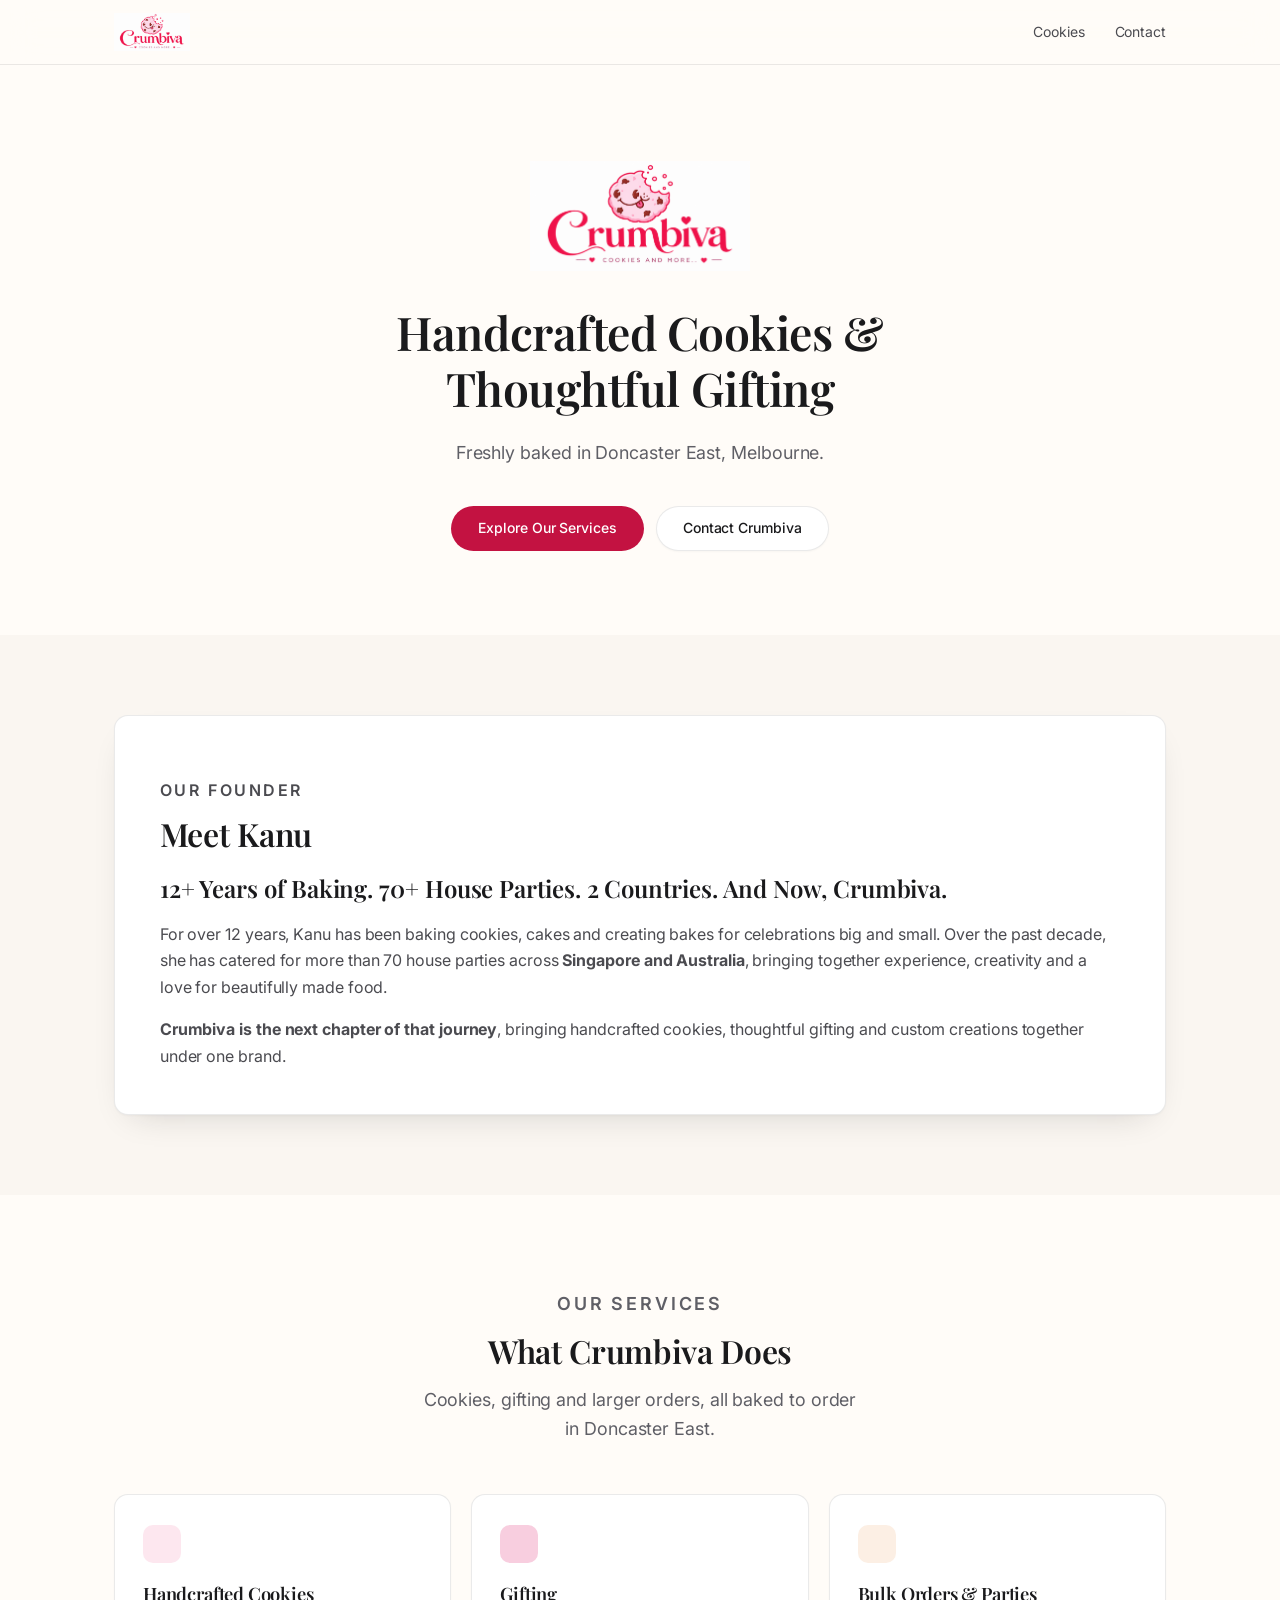
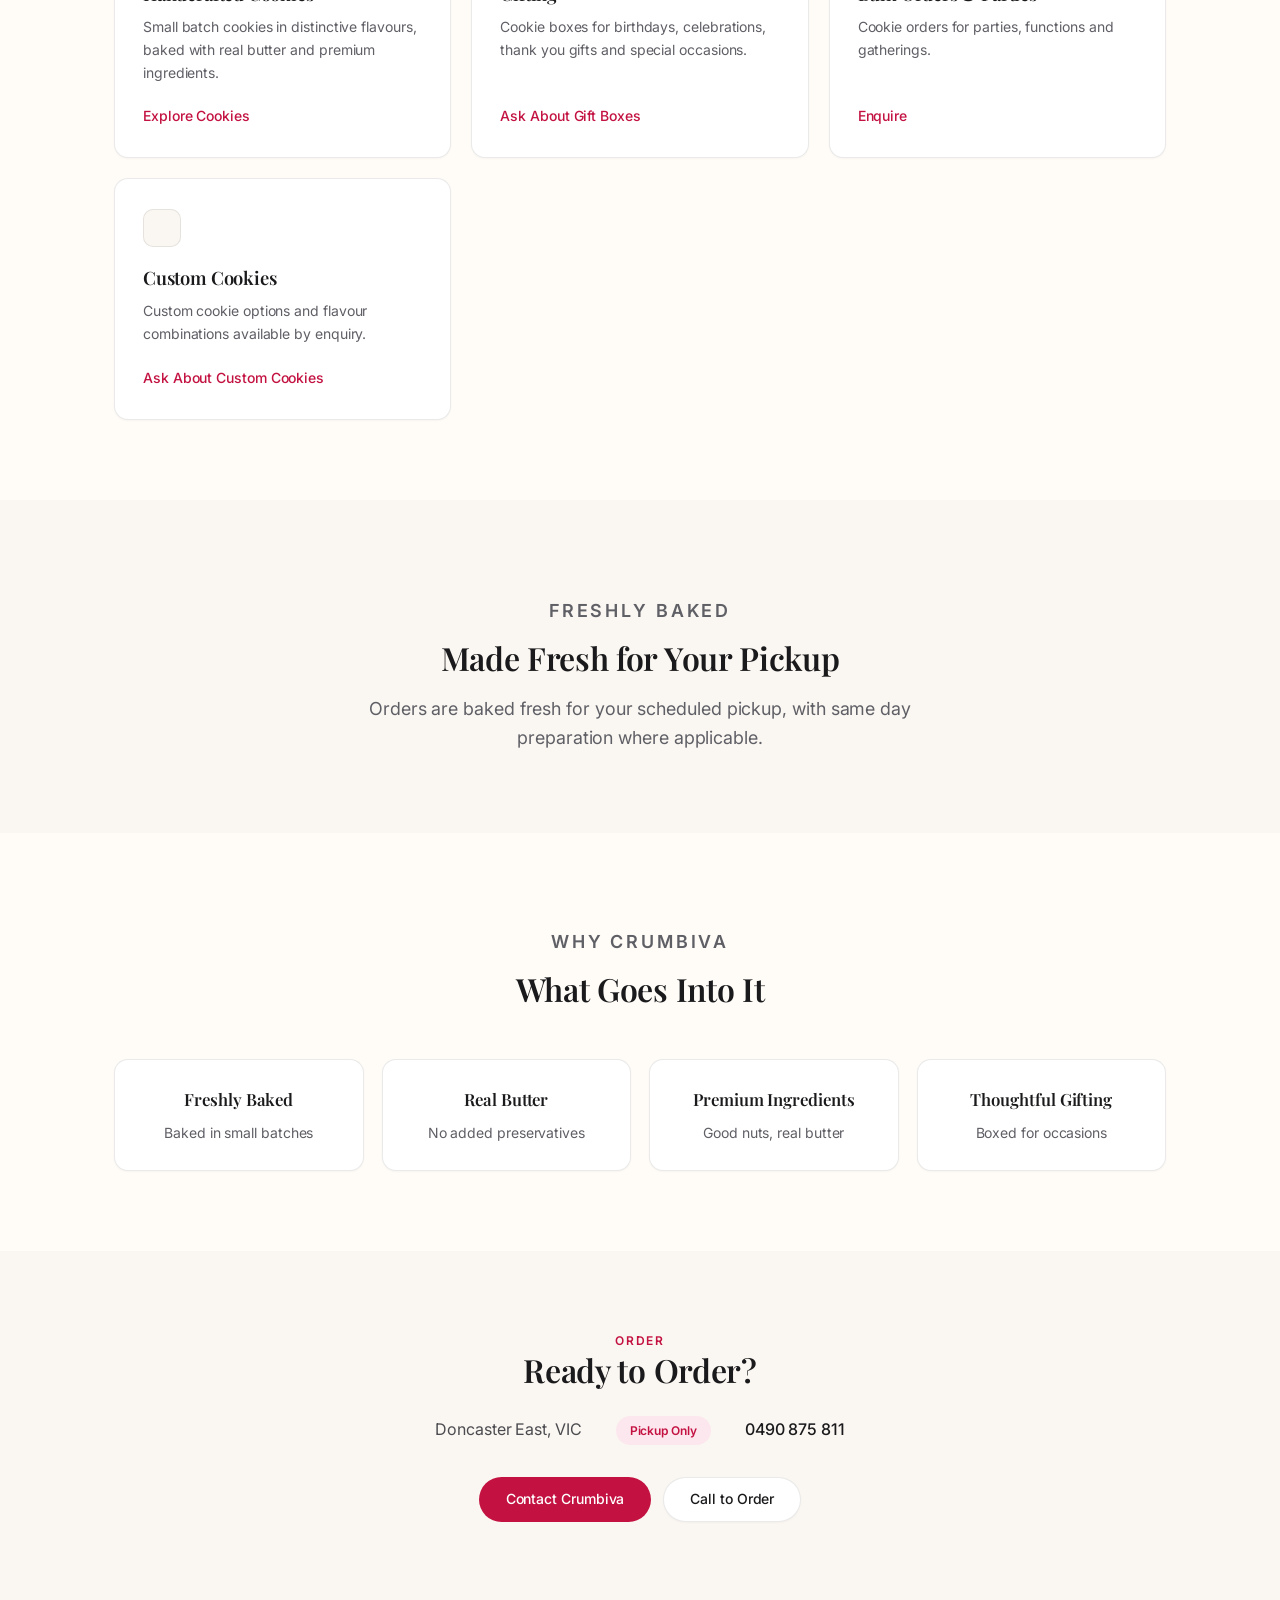
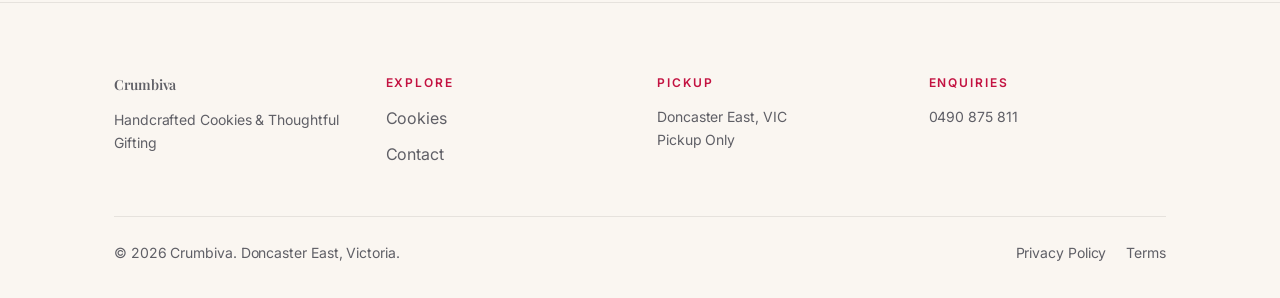
==== index.html @ df5f5c7d "Remove Gudd Saunf, add New York Cookies section, centre cookie cards, drop jaggery, new custom sweet" ====
<!DOCTYPE html>
<html lang="en-AU">
<head>
<meta charset="utf-8">
<meta name="viewport" content="width=device-width, initial-scale=1">
<title>Crumbiva | Handcrafted Cookies in Doncaster East</title>
<meta name="description" content="Crumbiva bakes handcrafted cookies in Doncaster East, Melbourne, with gifting, custom orders and larger orders available. Explore what we make and get in touch.">
<link rel="icon" href="images/logo.png">
<link rel="preconnect" href="https://fonts.googleapis.com">
<link rel="preconnect" href="https://fonts.gstatic.com" crossorigin>
<link rel="stylesheet" href="https://fonts.googleapis.com/css2?family=Inter:wght@400;500;600&amp;family=Playfair+Display:ital,wght@0,600;0,700;1,600&amp;display=swap">
<link rel="stylesheet" href="styles.css?v=775e8672b0">
</head>
<body>

<header class="nav">
  <div class="nav-in">
    <a class="brand" href="index.html"><img src="images/logo.png" alt="Crumbiva"></a>
    <nav class="nav-links" aria-label="Main">
      <a href="cookies.html">Cookies</a>
      <a href="contact.html">Contact</a>
    </nav>
  </div>
</header>

<main>

  <div class="hero wrap">
    <img class="logo" src="images/logo.png" alt="Crumbiva">
    <h1>Handcrafted Cookies &amp; Thoughtful Gifting</h1>
    <p class="sub">Freshly baked in Doncaster East, Melbourne.</p>
    <div class="btns">
      <a class="btn primary" href="#services">Explore Our Services</a>
      <a class="btn ghost" href="contact.html">Contact Crumbiva</a>
    </div>
  </div>

  <section id="founder" class="alt">
    <div class="wrap">
      <div class="founder">
        <div class="founder-copy">
          <p class="eyebrow">Our Founder</p>
          <h2>Meet Kanu</h2>
          <p class="headline">12+ Years of Baking. 70+ House Parties. 2 Countries. And Now, Crumbiva.</p>
          <p>For over 12 years, Kanu has been baking cookies, cakes and creating bakes for celebrations big and small. Over the past decade, she has catered for more than 70 house parties across <strong>Singapore and Australia</strong>, bringing together experience, creativity and a love for beautifully made food.</p>
          <p><strong>Crumbiva is the next chapter of that journey</strong>, bringing handcrafted cookies, thoughtful gifting and custom creations together under one brand.</p>
        </div>
      </div>
    </div>
  </section>

  <section id="services">
    <div class="wrap">
      <div class="sec-head">
        <p class="eyebrow">Our Services</p>
        <h2>What Crumbiva Does</h2>
        <p>Cookies, gifting and larger orders, all baked to order in Doncaster East.</p>
      </div>

      <div class="services">
        <article class="service">
          <div class="glyph g-cookies" aria-hidden="true"></div>
          <h3>Handcrafted Cookies</h3>
          <p>Small batch cookies in distinctive flavours, baked with real butter and premium ingredients.</p>
          <a class="link" href="cookies.html">Explore Cookies</a>
        </article>

        <article class="service">
          <div class="glyph g-gift" aria-hidden="true"></div>
          <h3>Gifting</h3>
          <p>Cookie boxes for birthdays, celebrations, thank you gifts and special occasions.</p>
          <a class="link" href="contact.html">Ask About Gift Boxes</a>
        </article>

        <article class="service">
          <div class="glyph g-bulk" aria-hidden="true"></div>
          <h3>Bulk Orders &amp; Parties</h3>
          <p>Cookie orders for parties, functions and gatherings.</p>
          <a class="link" href="contact.html">Enquire</a>
        </article>

        <article class="service">
          <div class="glyph g-custom" aria-hidden="true"></div>
          <h3>Custom Cookies</h3>
          <p>Custom cookie options and flavour combinations available by enquiry.</p>
          <a class="link" href="contact.html">Ask About Custom Cookies</a>
        </article>
      </div>
    </div>
  </section>

  <section class="alt">
    <div class="wrap">
      <div class="statement">
        <p class="eyebrow">Freshly Baked</p>
        <h2>Made Fresh for Your Pickup</h2>
        <p>Orders are baked fresh for your scheduled pickup, with same day preparation where applicable.</p>
      </div>
    </div>
  </section>

  <section>
    <div class="wrap">
      <div class="sec-head">
        <p class="eyebrow">Why Crumbiva</p>
        <h2>What Goes Into It</h2>
      </div>
      <div class="features">
        <div class="feature"><b>Freshly Baked</b><span>Baked in small batches</span></div>
        <div class="feature"><b>Real Butter</b><span>No added preservatives</span></div>
        <div class="feature"><b>Premium Ingredients</b><span>Good nuts, real butter</span></div>
        <div class="feature"><b>Thoughtful Gifting</b><span>Boxed for occasions</span></div>
      </div>
    </div>
  </section>

  <section id="contact" class="alt">
    <div class="wrap">
      <div class="contact-block">
        <p class="eyebrow">Order</p>
        <h2>Ready to Order?</h2>
        <div class="lines">
          <span>Doncaster East, VIC</span>
          <span class="badge">Pickup Only</span>
          <a href="tel:0490875811">0490 875 811</a>
        </div>
        <div class="btns">
          <a class="btn primary" href="contact.html">Contact Crumbiva</a>
          <a class="btn ghost" href="tel:0490875811">Call to Order</a>
        </div>
      </div>
    </div>
  </section>

</main>

<footer>
  <div class="wrap">
    <div class="f-grid">
      <div>
        <p class="f-brand">Crumbiva</p>
        <p class="f-tag">Handcrafted Cookies &amp; Thoughtful Gifting</p>
      </div>
      <div>
        <p class="f-head">Explore</p>
        <div class="f-links">
          <a href="cookies.html">Cookies</a>
          <a href="contact.html">Contact</a>
        </div>
      </div>
      <div>
        <p class="f-head">Pickup</p>
        <p>Doncaster East, VIC<br>Pickup Only</p>
      </div>
      <div>
        <p class="f-head">Enquiries</p>
        <p><a href="tel:0490875811">0490 875 811</a></p>
      </div>
    </div>
    <div class="f-bottom">
      <span>&copy; 2026 Crumbiva. Doncaster East, Victoria.</span>
      <nav aria-label="Legal">
        <a href="privacy.html">Privacy Policy</a>
        <a href="terms.html">Terms</a>
      </nav>
    </div>
  </div>
</footer>

</body>
</html>
---- styles.css ----
/* Crumbiva — design system
   Typefaces: Playfair Display (display serif) for headings, Inter (UI sans) for everything else.
   One type scale and one colour set, both defined here. Never restyle an element inline. */

:root{
  /* colour */
  --ivory:#FFFCF8;
  --cream:#FAF6F1;
  --paper:#FFFFFF;
  --ink:#1A1A1C;
  --body:#4B4B50;
  --muted:#5F5F66;
  --line:rgba(26,26,28,.09);
  --pink:#C31241;
  --pink-ink:#9E0D32;
  --blush:#FDE7EF;
  --rose:#F8CEDF;
  --peach:#FCEFE4;
  --sage:#E9F0EA;
  --lilac:#EFEAF7;
  --burgundy:#5A1B2E;
  --green:#59695C;

  /* surface */
  --radius:14px;
  --radius-sm:10px;
  --shadow-sm:0 1px 2px rgba(26,26,28,.03);
  --shadow:0 1px 2px rgba(26,26,28,.03), 0 14px 34px -18px rgba(26,26,28,.20);
  --measure:1100px;

  /* typefaces */
  --sans:"Inter", -apple-system, BlinkMacSystemFont, "Segoe UI", Roboto, Helvetica, Arial, sans-serif;
  --serif:"Playfair Display", "Iowan Old Style", Georgia, "Times New Roman", serif;

  /* type scale — every text element on the site uses one of these */
  --fs-h1:clamp(2rem, 4.4vw, 2.9rem);
  --fs-h2:clamp(1.45rem, 2.9vw, 2rem);
  --fs-h3:1.15rem;
  --fs-lead:clamp(1rem, 1.8vw, 1.12rem);
  --fs-body:1rem;
  --fs-sm:.875rem;
  --fs-xs:.75rem;

  --lh-head:1.2;
  --lh-body:1.65;
}

*{box-sizing:border-box}
html{scroll-behavior:smooth; -webkit-text-size-adjust:100%}
body{
  margin:0;
  background:var(--ivory);
  color:var(--ink);
  font-family:var(--sans);
  font-size:var(--fs-body);
  line-height:var(--lh-body);
  letter-spacing:-.005em;
  -webkit-font-smoothing:antialiased;
  -moz-osx-font-smoothing:grayscale;
}
h1,h2,h3{
  font-family:var(--serif);
  font-weight:600;
  line-height:var(--lh-head);
  letter-spacing:-.01em;
  margin:0;
}
h1{font-size:var(--fs-h1)}
h2{font-size:var(--fs-h2)}
h3{font-size:var(--fs-h3)}
p{margin:0}
a{color:inherit}
img{max-width:100%; display:block}
.wrap{max-width:var(--measure); margin:0 auto; padding:0 24px}
:focus-visible{outline:2px solid var(--pink); outline-offset:3px; border-radius:6px}

/* ---------- one eyebrow style, used site wide ---------- */
.eyebrow{
  font-family:var(--sans);
  font-size:var(--fs-xs);
  font-weight:600;
  letter-spacing:.16em;
  text-transform:uppercase;
  color:var(--pink);
}

/* ---------- nav ---------- */
.nav{
  position:sticky; top:0; z-index:50;
  background:rgba(255,252,248,.82);
  backdrop-filter:saturate(180%) blur(18px);
  -webkit-backdrop-filter:saturate(180%) blur(18px);
  border-bottom:1px solid var(--line);
}
.nav-in{display:flex; align-items:center; gap:26px; height:64px;
        max-width:var(--measure); margin:0 auto; padding:0 24px}
.brand{display:flex; align-items:center; text-decoration:none}
.brand img{height:38px; width:auto}
.nav-links{display:flex; gap:30px; margin-left:auto; flex-wrap:wrap;
           font-size:var(--fs-sm); color:var(--body)}
.nav-links a{text-decoration:none; padding:4px 0; border-bottom:1px solid transparent}
.nav-links a:hover,.nav-links a[aria-current="page"]{color:var(--ink); border-bottom-color:var(--pink)}

/* ---------- hero ---------- */
.hero{text-align:center; padding:96px 0 84px}
.hero img.logo{height:110px; width:auto; margin:0 auto 34px}
.hero h1{max-width:22ch; margin:0 auto}
.hero .sub{margin:22px auto 0; max-width:44ch; color:var(--muted); font-size:var(--fs-lead)}
.btns{display:flex; gap:12px; justify-content:center; flex-wrap:wrap; margin-top:38px}
.btn{
  display:inline-block; text-decoration:none; border-radius:999px;
  padding:13px 26px; font-size:var(--fs-sm); font-weight:500;
  border:1px solid transparent; line-height:1.2
}
.btn.primary{background:var(--pink); color:#fff}
.btn.primary:hover{background:var(--pink-ink)}
.btn.ghost{background:var(--paper); border-color:var(--line); color:var(--ink); box-shadow:var(--shadow-sm)}
.btn.ghost:hover{border-color:rgba(26,26,28,.22)}
button.btn{font-family:var(--sans); cursor:pointer}
button.btn:disabled{opacity:.5; cursor:not-allowed}

/* ---------- sections ---------- */
section{padding:80px 0; scroll-margin-top:76px}
.alt{background:var(--cream)}
.sec-head{text-align:center; max-width:44ch; margin:0 auto 50px}
.sec-head h2{margin-top:14px}
.sec-head p{margin-top:14px; color:var(--muted); font-size:var(--fs-lead)}

/* ---------- page header ---------- */
.page-head{position:relative; text-align:center; padding:72px 0 56px}
.page-head::before{
  content:""; position:absolute; left:50%; top:0; bottom:0; width:100vw;
  transform:translateX(-50%); background:var(--cream);
  border-bottom:1px solid var(--line); z-index:-1
}
.page-head h1{max-width:24ch; margin:14px auto 0}
.page-head p{margin:18px auto 0; max-width:54ch; color:var(--muted); font-size:var(--fs-lead)}
.page-head .back{
  display:inline-block; margin-bottom:24px; font-size:var(--fs-sm);
  color:var(--muted); text-decoration:none
}
.page-head .back:hover{color:var(--ink)}

/* ---------- founder ---------- */
.founder{
  display:block;
  background:var(--paper); border:1px solid var(--line); border-radius:var(--radius);
  box-shadow:var(--shadow); padding:clamp(28px,3.5vw,52px)
}
.founder h2{margin-top:12px}
.founder p{margin-top:16px; color:var(--body); font-size:var(--fs-body)}
.founder p.lead{font-size:var(--fs-lead)}
.founder p.headline{
  margin-top:20px; font-family:var(--serif); font-weight:600;
  font-size:clamp(1.15rem, 2.4vw, 1.5rem); line-height:1.32;
  letter-spacing:var(--ls-head); color:var(--ink)
}

/* ---------- service grid ---------- */
.services{display:grid; gap:20px; grid-template-columns:repeat(auto-fit, minmax(290px, 1fr))}
.service{
  background:var(--paper); border:1px solid var(--line); border-radius:var(--radius);
  box-shadow:var(--shadow-sm); padding:30px 28px; display:flex; flex-direction:column;
  transition:box-shadow .18s ease, border-color .18s ease
}
.service:hover{box-shadow:var(--shadow); border-color:rgba(26,26,28,.14)}
.service .glyph{width:38px; height:38px; border-radius:var(--radius-sm); margin-bottom:20px}
.service p{margin-top:10px; color:var(--muted); font-size:var(--fs-sm); flex:1}
.service .link{
  display:inline-block; margin-top:20px; font-size:var(--fs-sm); font-weight:500;
  color:var(--pink); text-decoration:none
}
.service .link:hover{text-decoration:underline}
.g-cookies{background:var(--blush)}
.g-bulk{background:var(--peach)} .g-gift{background:var(--rose)}
.g-custom{background:var(--cream); border:1px solid var(--line)}

/* ---------- feature strip ---------- */
.features{display:grid; gap:18px; grid-template-columns:repeat(auto-fit, minmax(190px, 1fr));
          text-align:center}
.feature{background:var(--paper); border:1px solid var(--line); border-radius:var(--radius);
         padding:26px 20px; box-shadow:var(--shadow-sm)}
.feature b{display:block; font-family:var(--serif); font-size:1.05rem; font-weight:600}
.feature span{display:block; margin-top:8px; font-size:var(--fs-sm); color:var(--muted)}

/* ---------- statement (freshness / contact) ---------- */
.statement{text-align:center; max-width:60ch; margin:0 auto}
.statement h2{margin-top:14px}
.statement p{margin-top:16px; color:var(--muted); font-size:var(--fs-lead)}
.contact-block{text-align:center}
.contact-block .lines{
  margin-top:26px; display:flex; flex-wrap:wrap; gap:14px 34px; justify-content:center;
  font-size:var(--fs-body); color:var(--body)
}
.contact-block .lines a{text-decoration:none; color:var(--ink); font-weight:500}
.contact-block .lines a:hover{color:var(--pink)}
.contact-block .btns{margin-top:32px}
.badge{
  display:inline-block; background:var(--blush); color:var(--pink);
  border-radius:999px; padding:5px 14px; font-size:var(--fs-xs); font-weight:600
}

/* ---------- product cards (cookies) ---------- */
.products{display:grid; gap:22px; grid-template-columns:repeat(auto-fit, minmax(280px, 1fr))}
.product{
  background:var(--paper); border:1px solid var(--line); border-radius:var(--radius);
  box-shadow:var(--shadow-sm); overflow:hidden; display:flex; flex-direction:column
}
.product .swatch{width:44px; height:44px; border-radius:12px; margin:0 auto 18px}
.product .body{padding:26px 26px 28px; display:flex; flex-direction:column; flex:1; text-align:center; align-items:center}
.product h3{font-size:var(--fs-h3)}
.product p{margin-top:10px; color:var(--muted); font-size:var(--fs-sm); flex:1}
.product .price{margin-top:16px; font-size:var(--fs-sm); color:var(--muted)}
.t-almond{background:linear-gradient(150deg, var(--peach), var(--cream))}
.t-pista{background:linear-gradient(150deg, var(--sage), var(--cream))}
.t-choco{background:linear-gradient(150deg, #EFE6E0, var(--cream))}
.t-coconut{background:linear-gradient(150deg, var(--blush), var(--cream))}

/* ---------- menu ---------- */
.menu-group{margin-top:34px}
.menu-group:first-of-type{margin-top:0}
.menu-group h3{margin-bottom:14px}
.menu{background:var(--paper); border:1px solid var(--line); border-radius:var(--radius);
      box-shadow:var(--shadow-sm); overflow:hidden}
.menu-row{display:flex; gap:16px; align-items:baseline; padding:18px 28px;
          border-top:1px solid var(--line)}
.menu-row:first-child{border-top:0}
.menu-row .item{font-weight:500}
.menu-row .desc{color:var(--muted); font-size:var(--fs-sm); flex:1; min-width:0}
.menu-row .price{color:var(--pink); font-weight:600; font-variant-numeric:tabular-nums;
                 white-space:nowrap}
.pair{display:grid; grid-template-columns:repeat(auto-fit, minmax(300px, 1fr)); gap:22px}
.pair .menu-row{padding:15px 24px}

/* ---------- callout ---------- */
.callout{
  margin-top:34px; background:var(--cream); border:1px solid var(--line);
  border-radius:var(--radius); padding:32px 30px
}
.callout h3{font-size:var(--fs-h3)}
.callout p{margin-top:12px; color:var(--body); font-size:var(--fs-sm); max-width:64ch}
.callout a{color:var(--pink); text-decoration:none; font-weight:500}
.callout a:hover{text-decoration:underline}
.sizes{display:flex; flex-wrap:wrap; gap:10px; margin-top:18px}
.sizes span{background:var(--paper); border:1px solid var(--line); border-radius:999px;
            padding:8px 16px; font-size:var(--fs-sm); font-weight:500}
.options{display:flex; flex-wrap:wrap; gap:10px; margin-top:18px; margin-bottom:4px}
.options span{background:var(--paper); border:1px solid var(--line); border-radius:999px;
              padding:8px 16px; font-size:var(--fs-sm)}

.note{
  max-width:64ch; margin:40px auto 0; text-align:center;
  font-size:var(--fs-sm); color:var(--muted)
}
.note strong{color:var(--ink); font-weight:600}
.note a{color:var(--pink); text-decoration:none}
.note a:hover{text-decoration:underline}

/* ---------- contact page ---------- */
.contact-grid{display:grid; grid-template-columns:1fr 1.25fr; gap:44px; align-items:start}
.contact-detail{background:var(--cream); border:1px solid var(--line);
                border-radius:var(--radius); padding:32px 28px}
.contact-detail h3{margin-top:0}
.contact-detail dl{margin:22px 0 0}
.contact-detail dt{
  font-size:var(--fs-xs); font-weight:600; letter-spacing:.16em;
  text-transform:uppercase; color:var(--pink); margin-top:20px
}
.contact-detail dd{margin:6px 0 0; font-size:var(--fs-body); color:var(--body)}
.contact-detail dd a{text-decoration:none; color:var(--ink); font-weight:500}
.contact-detail dd a:hover{color:var(--pink)}
.enquiries{margin-top:22px; display:flex; flex-wrap:wrap; gap:9px}
.enquiries a{
  text-decoration:none; font-size:var(--fs-sm); color:var(--body);
  background:var(--paper); border:1px solid var(--line); border-radius:999px; padding:8px 15px
}
.enquiries a:hover{border-color:var(--pink); color:var(--pink)}

form{background:var(--paper); border:1px solid var(--line); border-radius:var(--radius);
     box-shadow:var(--shadow-sm); padding:32px 28px}
.field{margin-top:20px}
.field:first-of-type{margin-top:0}
label{
  display:block; font-size:var(--fs-sm); font-weight:500; color:var(--ink);
  margin-bottom:8px
}
label .req{color:var(--pink)}
input[type=text],input[type=tel],input[type=email],input[type=date],input[type=time],select,textarea{
  width:100%; font-family:var(--sans); font-size:var(--fs-sm); color:var(--ink);
  background:var(--ivory); border:1px solid var(--line); border-radius:var(--radius-sm);
  padding:12px 14px; line-height:1.4
}
input:focus,select:focus,textarea:focus{
  outline:none; border-color:var(--pink); box-shadow:0 0 0 3px var(--blush)
}
textarea{resize:vertical; min-height:120px}
.row2{display:grid; grid-template-columns:1fr 1fr; gap:18px}
.form-note{
  margin-top:22px; padding-top:20px; border-top:1px solid var(--line);
  font-size:var(--fs-sm); color:var(--muted)
}
.form-note strong{color:var(--ink); font-weight:600}
.checkline{display:flex; gap:10px; align-items:flex-start; margin-top:12px;
           font-size:var(--fs-sm); color:var(--body)}
.checkline input{margin-top:3px}

/* ---------- legal pages ---------- */
.legal{max-width:70ch; margin:0 auto}
.legal h2{margin-top:38px}
.legal h2:first-of-type{margin-top:0}
.legal p{margin-top:14px; color:var(--body); font-size:var(--fs-body)}
.legal ul{margin:14px 0 0; padding-left:20px; color:var(--body); font-size:var(--fs-body)}
.legal li{margin:6px 0}

/* ---------- footer ---------- */
footer{background:var(--cream); border-top:1px solid var(--line); padding:58px 0 34px}
.f-grid{display:grid; gap:34px; grid-template-columns:repeat(auto-fit, minmax(190px, 1fr))}
.f-brand{font-family:var(--serif); font-size:1.3rem; font-weight:600}
.f-tag{margin-top:10px; color:var(--muted); font-size:var(--fs-sm)}
.f-grid .f-head{
  font-family:var(--sans); font-size:var(--fs-xs); font-weight:600;
  letter-spacing:.16em; text-transform:uppercase; color:var(--pink)
}
.f-grid p{margin-top:12px; color:var(--muted); font-size:var(--fs-sm)}
.f-grid a{text-decoration:none; color:var(--muted)}
.f-grid a:hover{color:var(--ink)}
.f-links{display:grid; gap:10px; margin-top:12px}
.f-bottom{
  margin-top:48px; padding-top:24px; border-top:1px solid var(--line);
  display:flex; gap:14px; flex-wrap:wrap; justify-content:space-between;
  font-size:var(--fs-sm); color:var(--muted)
}
.f-bottom nav{display:flex; gap:20px}
.f-bottom a{text-decoration:none; color:var(--muted)}
.f-bottom a:hover{color:var(--ink)}

@media (max-width:900px){
  .contact-grid{grid-template-columns:1fr; gap:28px}
}
@media (max-width:680px){
  .nav-in{gap:14px; padding:0 18px}
  .nav-links{gap:15px; font-size:12.5px}
  .brand img{height:30px}
  .hero{padding:60px 0 52px}
  .hero img.logo{height:78px}
  section{padding:58px 0}
  .page-head{padding:48px 0 40px}
  .service,.product .body{padding:24px 22px}
  form{padding:26px 22px}
  .row2{grid-template-columns:1fr}
  .menu-row{display:block; padding:16px 22px}
  .menu-row .desc{margin-top:5px}
  .menu-row .price{display:block; margin-top:7px}
  .callout{padding:26px 22px}
  .f-bottom{flex-direction:column}
}
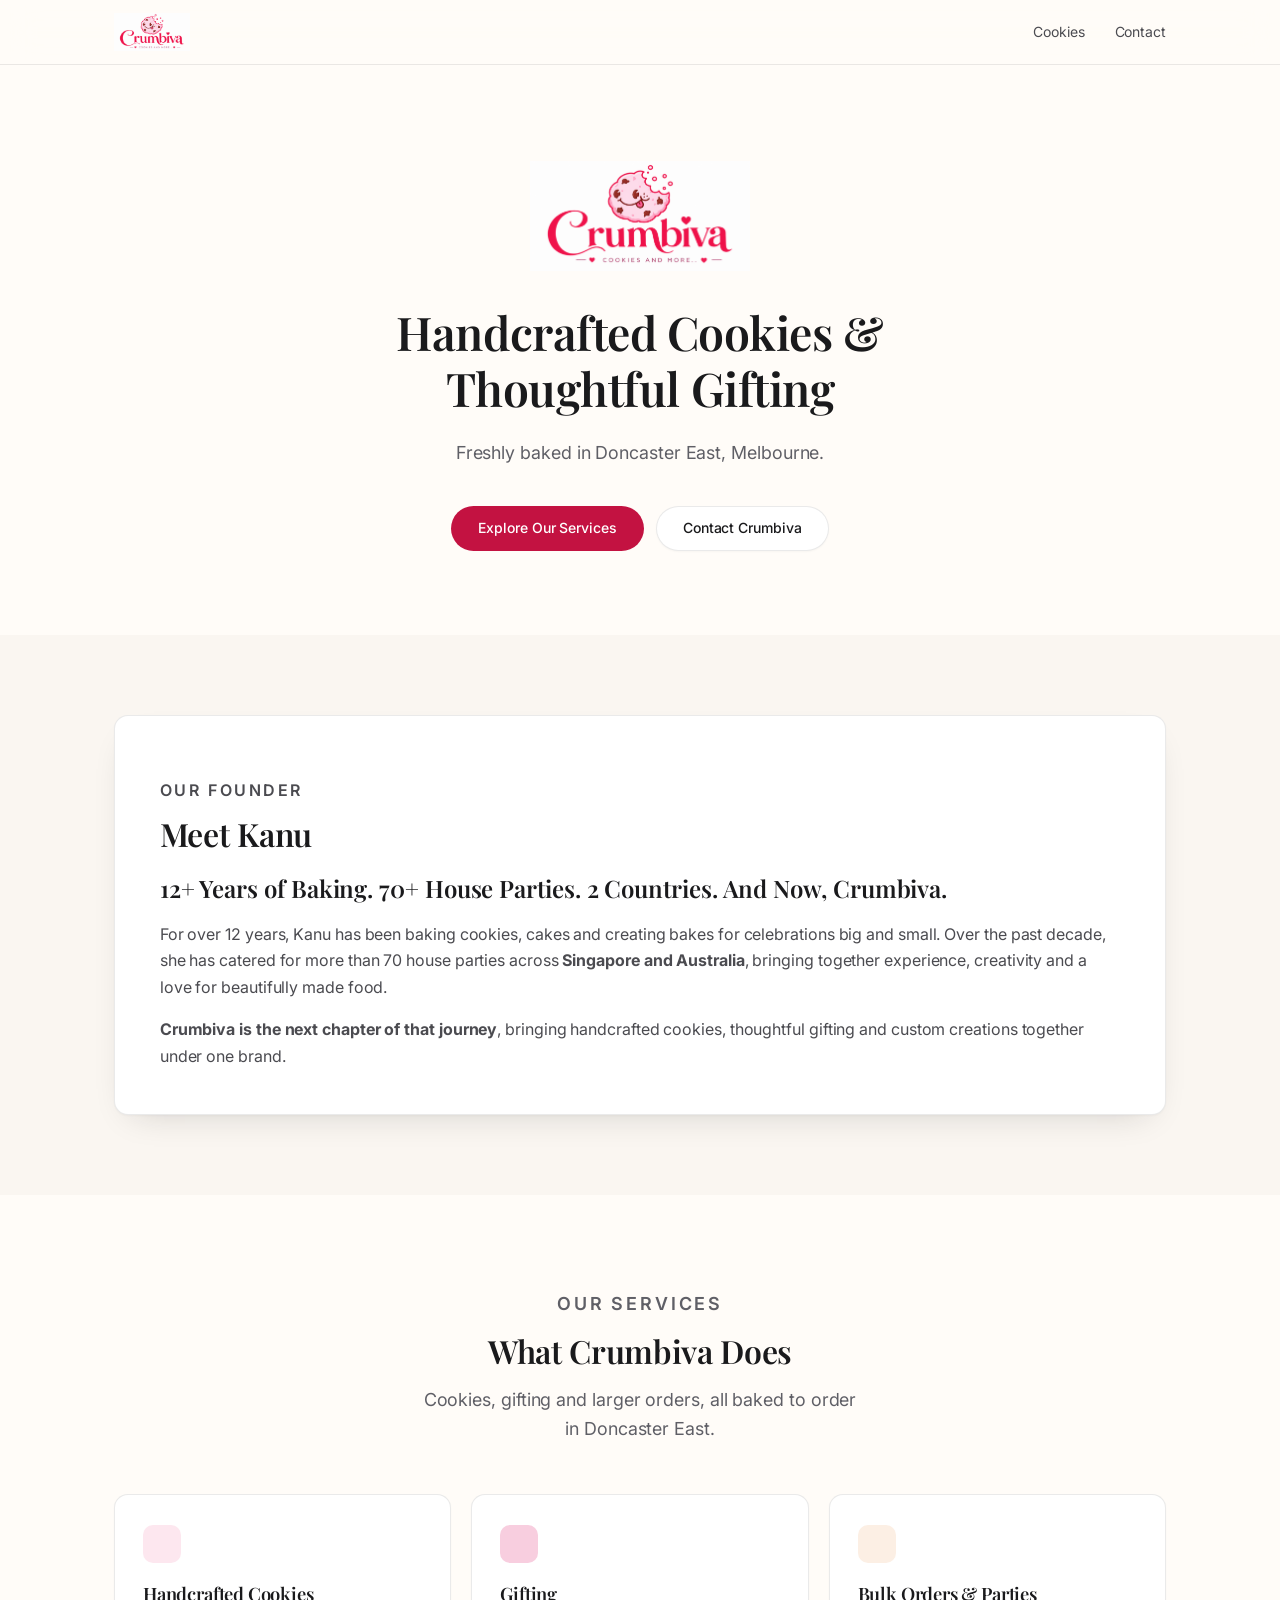
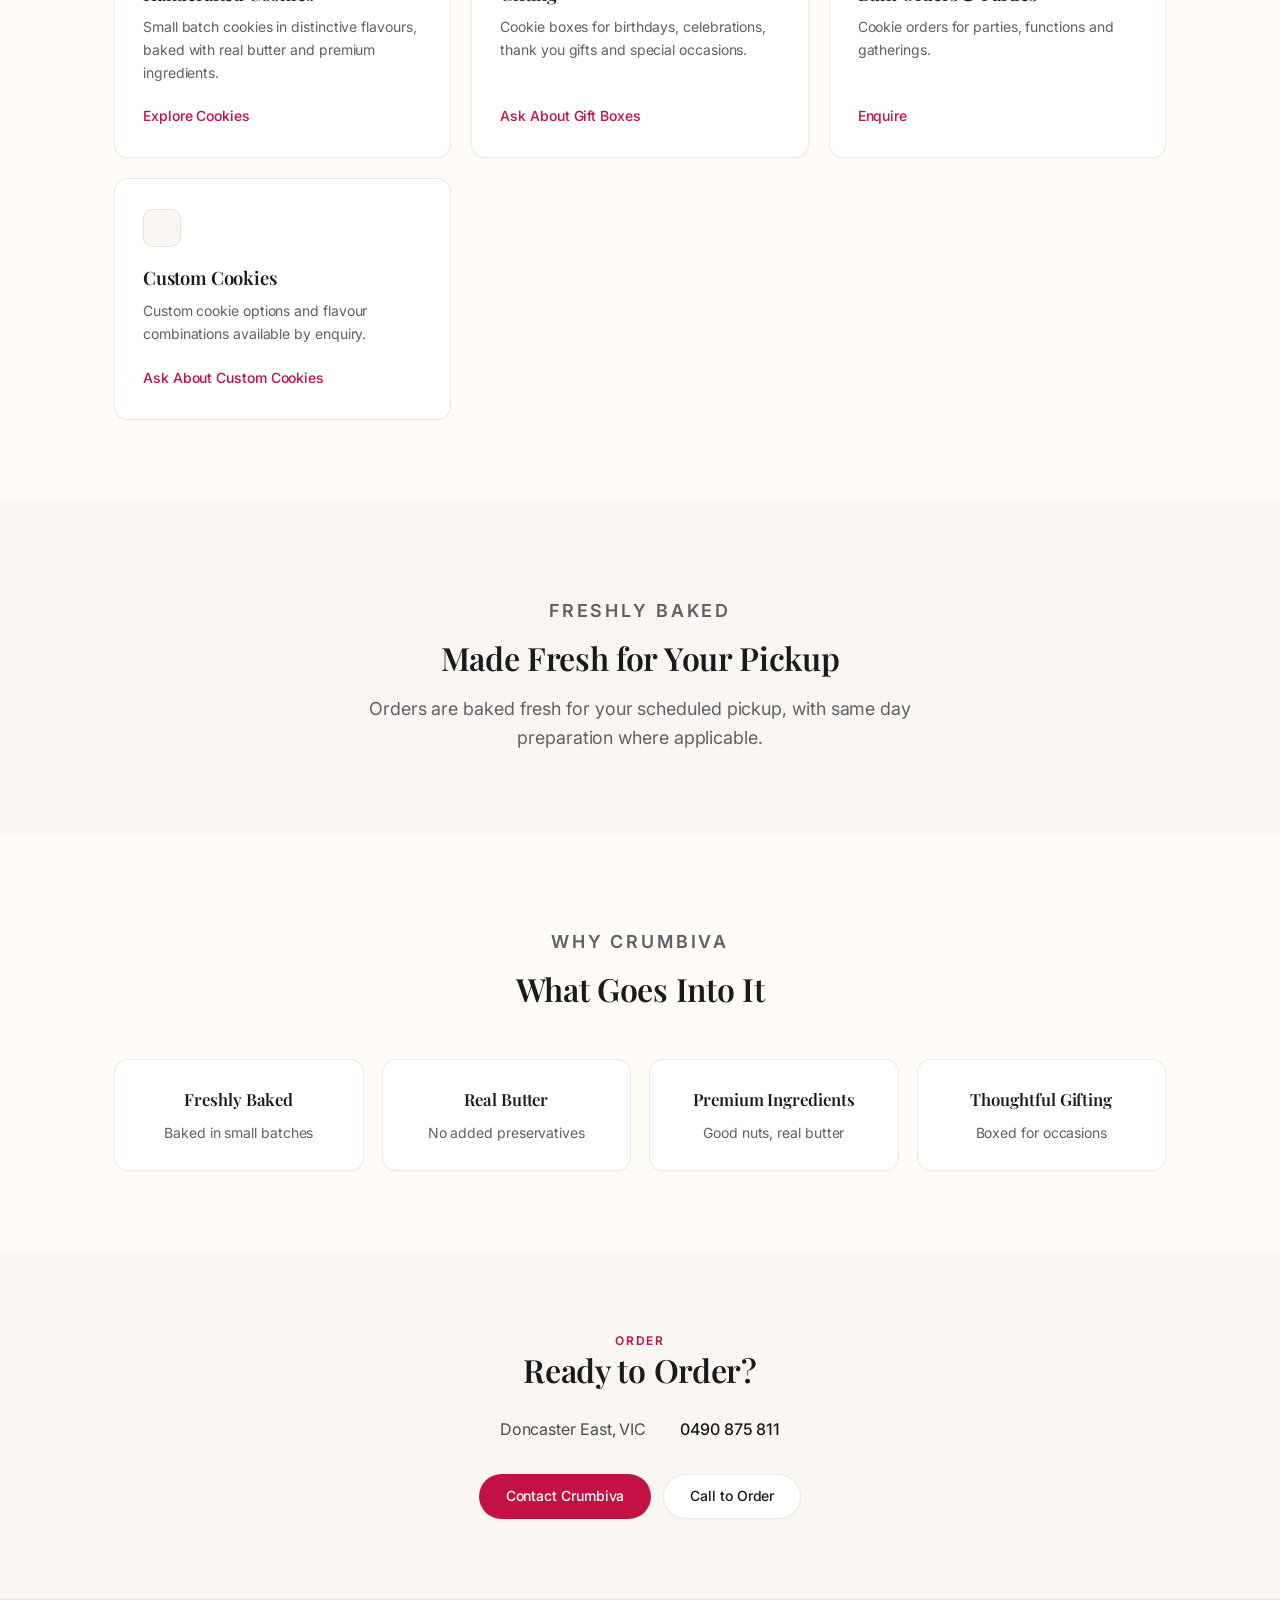
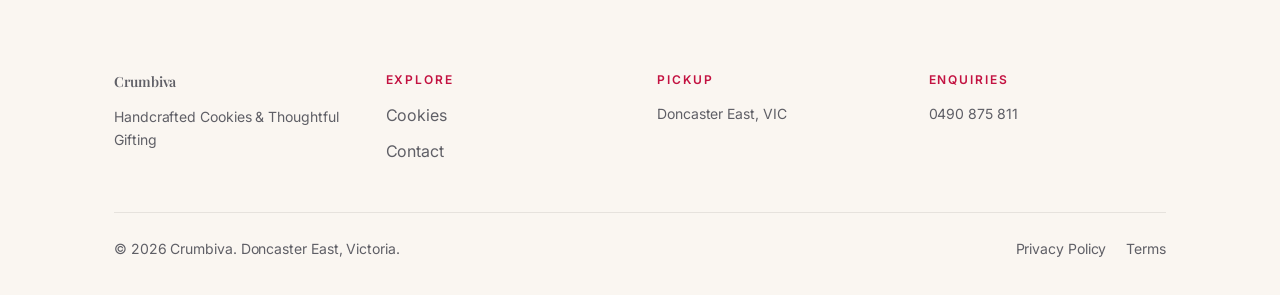
==== commit cf0138dc: "Remove Pickup Only wording across the site; drop the now-unused badge and pill styles" ====
--- a/index.html
+++ b/index.html
@@ -9,7 +9,7 @@
 <link rel="preconnect" href="https://fonts.googleapis.com">
 <link rel="preconnect" href="https://fonts.gstatic.com" crossorigin>
 <link rel="stylesheet" href="https://fonts.googleapis.com/css2?family=Inter:wght@400;500;600&amp;family=Playfair+Display:ital,wght@0,600;0,700;1,600&amp;display=swap">
-<link rel="stylesheet" href="styles.css?v=775e8672b0">
+<link rel="stylesheet" href="styles.css?v=ca639e1dba">
 </head>
 <body>
 
@@ -121,7 +121,6 @@
         <h2>Ready to Order?</h2>
         <div class="lines">
           <span>Doncaster East, VIC</span>
-          <span class="badge">Pickup Only</span>
           <a href="tel:0490875811">0490 875 811</a>
         </div>
         <div class="btns">
@@ -150,7 +149,7 @@
       </div>
       <div>
         <p class="f-head">Pickup</p>
-        <p>Doncaster East, VIC<br>Pickup Only</p>
+        <p>Doncaster East, VIC</p>
       </div>
       <div>
         <p class="f-head">Enquiries</p>
--- a/styles.css
+++ b/styles.css
@@ -195,10 +195,6 @@
 .contact-block .lines a{text-decoration:none; color:var(--ink); font-weight:500}
 .contact-block .lines a:hover{color:var(--pink)}
 .contact-block .btns{margin-top:32px}
-.badge{
-  display:inline-block; background:var(--blush); color:var(--pink);
-  border-radius:999px; padding:5px 14px; font-size:var(--fs-xs); font-weight:600
-}
 
 /* ---------- product cards (cookies) ---------- */
 .products{display:grid; gap:22px; grid-template-columns:repeat(auto-fit, minmax(280px, 1fr))}
@@ -215,6 +211,14 @@
 .t-pista{background:linear-gradient(150deg, var(--sage), var(--cream))}
 .t-choco{background:linear-gradient(150deg, #EFE6E0, var(--cream))}
 .t-coconut{background:linear-gradient(150deg, var(--blush), var(--cream))}
+.t-redvelvet{background:linear-gradient(150deg, #F3D9DE, var(--cream))}
+.t-walnut{background:linear-gradient(150deg, #E8DFD3, var(--cream))}
+.t-darkchoc{background:linear-gradient(150deg, #DED2CC, var(--cream))}
+.t-oatmeal{background:linear-gradient(150deg, #F0E7D6, var(--cream))}
+.t-pbchip{background:linear-gradient(150deg, #EBDCC9, var(--cream))}
+.t-twochip{background:linear-gradient(150deg, #E4D8D2, var(--cream))}
+.t-caramel{background:linear-gradient(150deg, #F2E3CE, var(--cream))}
+.t-macadamia{background:linear-gradient(150deg, #F1EDE0, var(--cream))}
 
 /* ---------- menu ---------- */
 .menu-group{margin-top:34px}
@@ -235,16 +239,17 @@
 /* ---------- callout ---------- */
 .callout{
   margin-top:34px; background:var(--cream); border:1px solid var(--line);
-  border-radius:var(--radius); padding:32px 30px
+  border-radius:var(--radius); padding:32px 30px; text-align:center
 }
 .callout h3{font-size:var(--fs-h3)}
-.callout p{margin-top:12px; color:var(--body); font-size:var(--fs-sm); max-width:64ch}
+.callout p{margin:12px auto 0; color:var(--body); font-size:var(--fs-sm); max-width:64ch}
+.callout .options,.callout .sizes,.callout .btns{justify-content:center}
 .callout a{color:var(--pink); text-decoration:none; font-weight:500}
 .callout a:hover{text-decoration:underline}
-.sizes{display:flex; flex-wrap:wrap; gap:10px; margin-top:18px}
+.sizes{display:flex; flex-wrap:wrap; gap:10px; margin-top:18px; justify-content:center}
 .sizes span{background:var(--paper); border:1px solid var(--line); border-radius:999px;
             padding:8px 16px; font-size:var(--fs-sm); font-weight:500}
-.options{display:flex; flex-wrap:wrap; gap:10px; margin-top:18px; margin-bottom:4px}
+.options{display:flex; flex-wrap:wrap; gap:10px; margin-top:18px; margin-bottom:4px; justify-content:center}
 .options span{background:var(--paper); border:1px solid var(--line); border-radius:999px;
               padding:8px 16px; font-size:var(--fs-sm)}
 
@@ -305,11 +310,11 @@
 .checkline input{margin-top:3px}
 
 /* ---------- legal pages ---------- */
-.legal{max-width:70ch; margin:0 auto}
+.legal{max-width:70ch; margin:0 auto; text-align:center}
 .legal h2{margin-top:38px}
 .legal h2:first-of-type{margin-top:0}
 .legal p{margin-top:14px; color:var(--body); font-size:var(--fs-body)}
-.legal ul{margin:14px 0 0; padding-left:20px; color:var(--body); font-size:var(--fs-body)}
+.legal ul{margin:14px 0 0; padding-left:0; list-style-position:inside; color:var(--body); font-size:var(--fs-body)}
 .legal li{margin:6px 0}
 
 /* ---------- footer ---------- */
@@ -354,3 +359,40 @@
   .callout{padding:26px 22px}
   .f-bottom{flex-direction:column}
 }
+
+/* ---------- link in bio page (crumbiva.com/links) ---------- */
+.linkpage{
+  min-height:100vh; display:flex; flex-direction:column;
+  align-items:center; justify-content:center;
+  padding:56px 22px 40px; text-align:center
+}
+.linkpage .mark{height:78px; width:auto; margin:0 auto 26px}
+.linkpage h1{font-size:clamp(1.5rem,5vw,1.9rem)}
+.linkpage .sub{
+  margin-top:10px; color:var(--muted); font-size:var(--fs-sm); letter-spacing:.02em
+}
+.links{width:100%; max-width:470px; margin:38px 0 0; display:grid; gap:13px}
+.link-btn{
+  display:flex; align-items:center; justify-content:center; gap:10px;
+  min-height:58px; padding:15px 20px; text-decoration:none;
+  background:var(--paper); border:1px solid var(--line); border-radius:999px;
+  color:var(--ink); font-family:var(--sans); font-size:16px; font-weight:500;
+  box-shadow:var(--shadow-sm);
+  transition:border-color .16s ease, transform .16s ease, box-shadow .16s ease
+}
+.link-btn:hover,.link-btn:focus-visible{
+  border-color:rgba(26,26,28,.22); box-shadow:var(--shadow); transform:translateY(-1px)
+}
+.link-btn.primary{
+  background:var(--pink); border-color:var(--pink); color:#fff; font-weight:600
+}
+.link-btn.primary:hover,.link-btn.primary:focus-visible{background:var(--pink-ink); border-color:var(--pink-ink)}
+.link-btn .note-inline{font-weight:400; opacity:.72; font-size:14px}
+.link-btn svg{width:20px; height:20px; flex:0 0 20px; fill:currentColor}
+.link-btn.primary svg{opacity:.95}
+@media (max-width:420px){
+  .linkpage{padding:40px 18px 32px}
+  .linkpage .mark{height:62px}
+  .links{margin-top:30px}
+  .link-btn{min-height:54px; font-size:15px}
+}
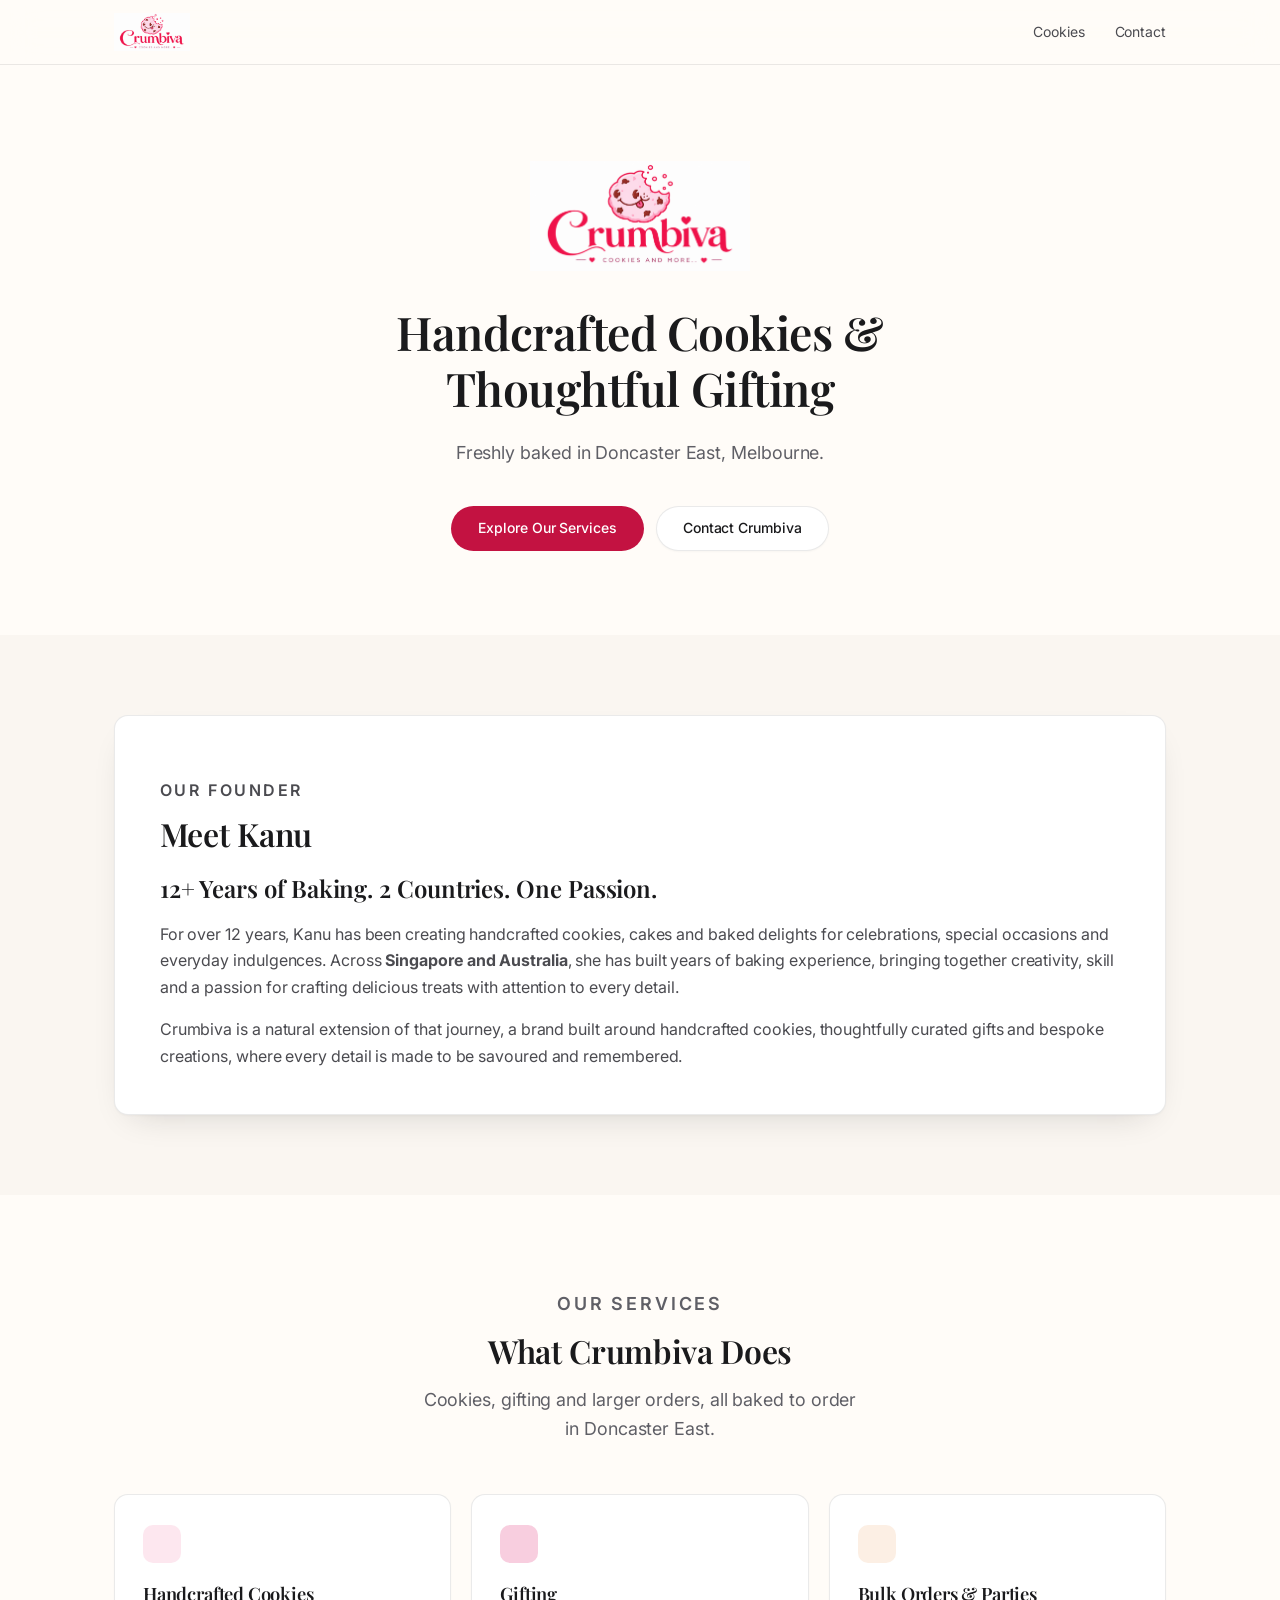
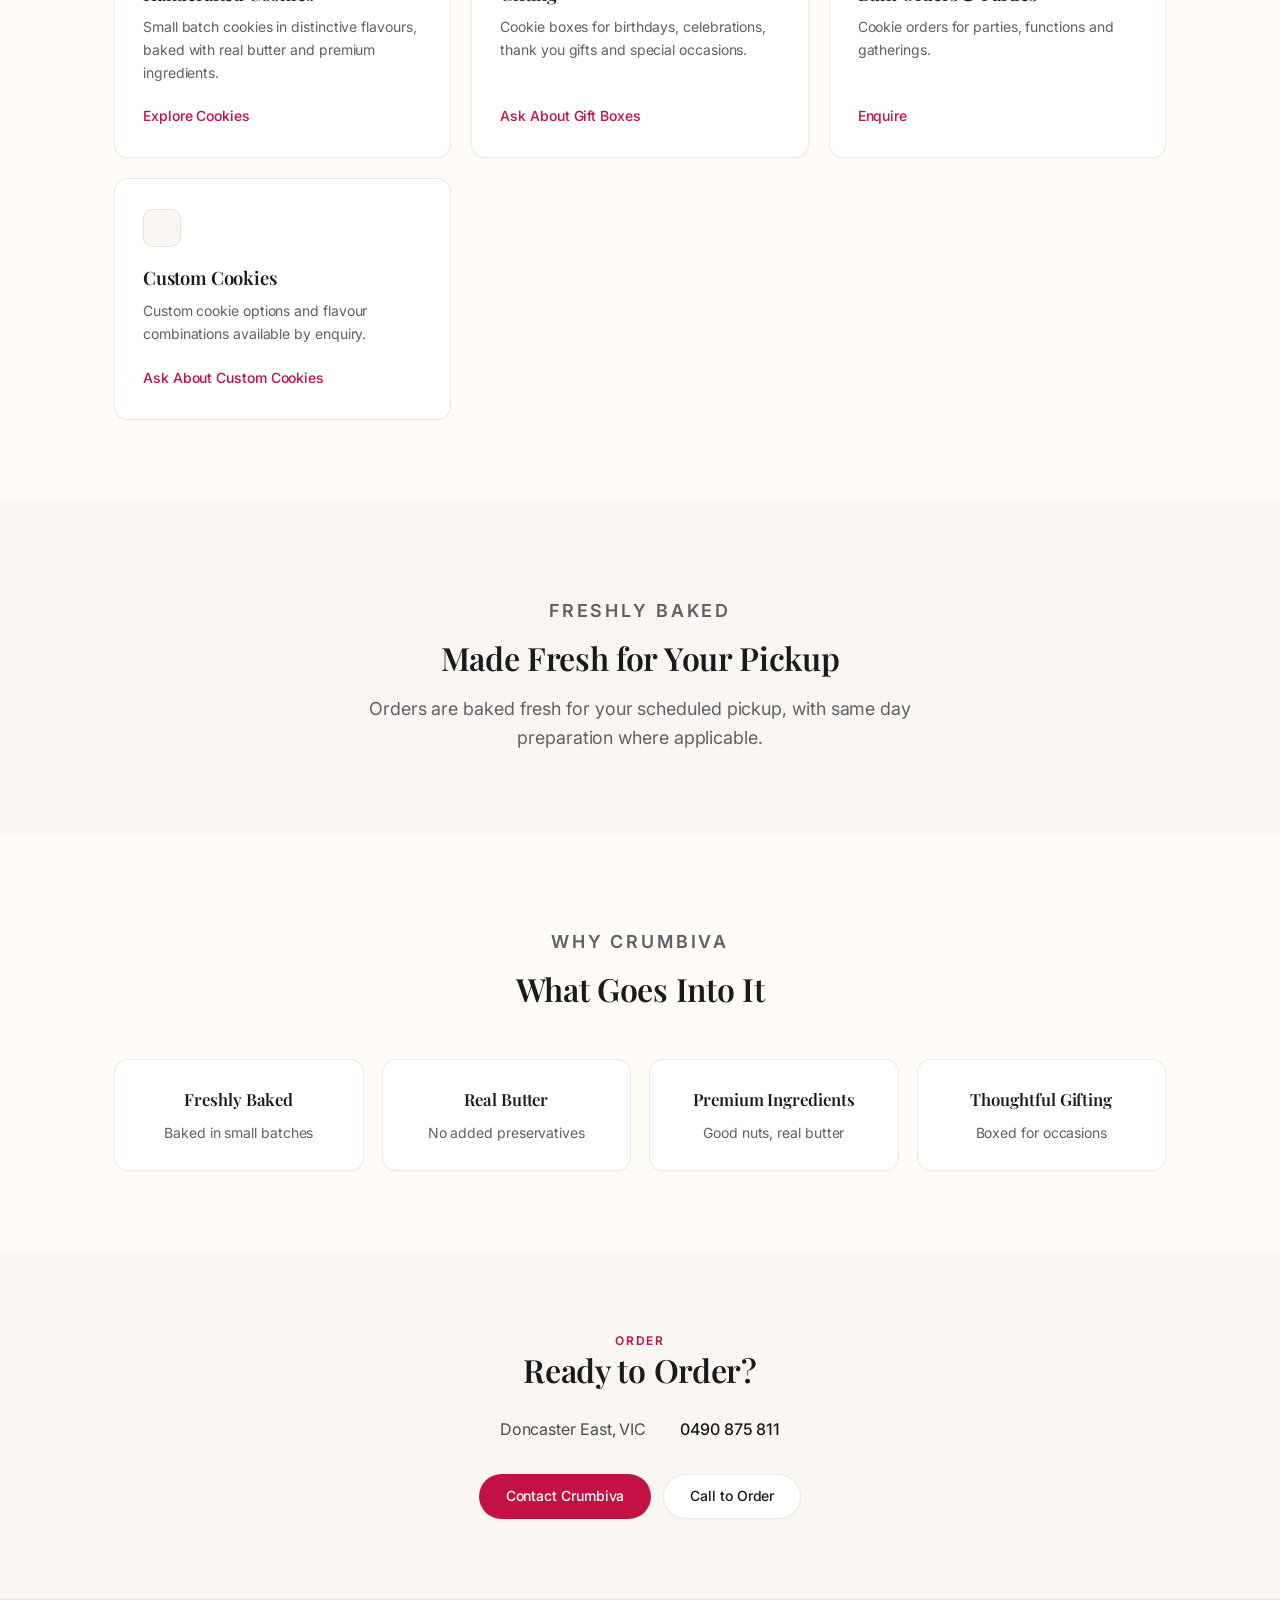
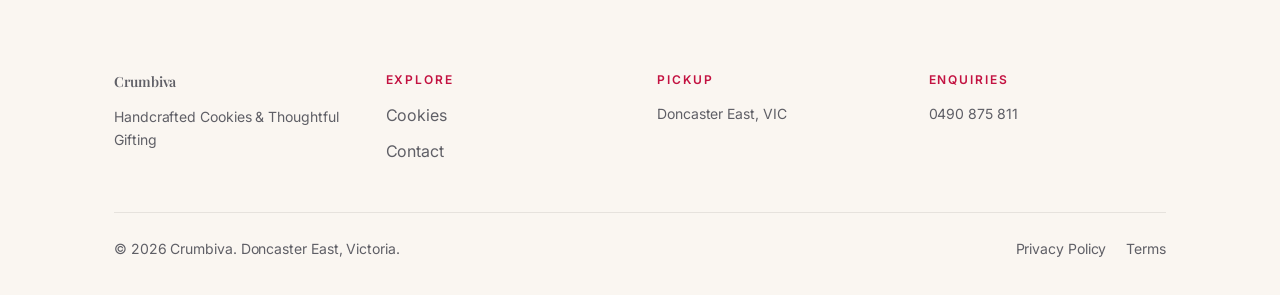
==== commit e0ae7e46: "Update the Meet Kanu section copy" ====
--- a/index.html
+++ b/index.html
@@ -41,9 +41,9 @@
         <div class="founder-copy">
           <p class="eyebrow">Our Founder</p>
           <h2>Meet Kanu</h2>
-          <p class="headline">12+ Years of Baking. 70+ House Parties. 2 Countries. And Now, Crumbiva.</p>
-          <p>For over 12 years, Kanu has been baking cookies, cakes and creating bakes for celebrations big and small. Over the past decade, she has catered for more than 70 house parties across <strong>Singapore and Australia</strong>, bringing together experience, creativity and a love for beautifully made food.</p>
-          <p><strong>Crumbiva is the next chapter of that journey</strong>, bringing handcrafted cookies, thoughtful gifting and custom creations together under one brand.</p>
+          <p class="headline">12+ Years of Baking. 2 Countries. One Passion.</p>
+          <p>For over 12 years, Kanu has been creating handcrafted cookies, cakes and baked delights for celebrations, special occasions and everyday indulgences. Across <strong>Singapore and Australia</strong>, she has built years of baking experience, bringing together creativity, skill and a passion for crafting delicious treats with attention to every detail.</p>
+          <p>Crumbiva is a natural extension of that journey, a brand built around handcrafted cookies, thoughtfully curated gifts and bespoke creations, where every detail is made to be savoured and remembered.</p>
         </div>
       </div>
     </div>
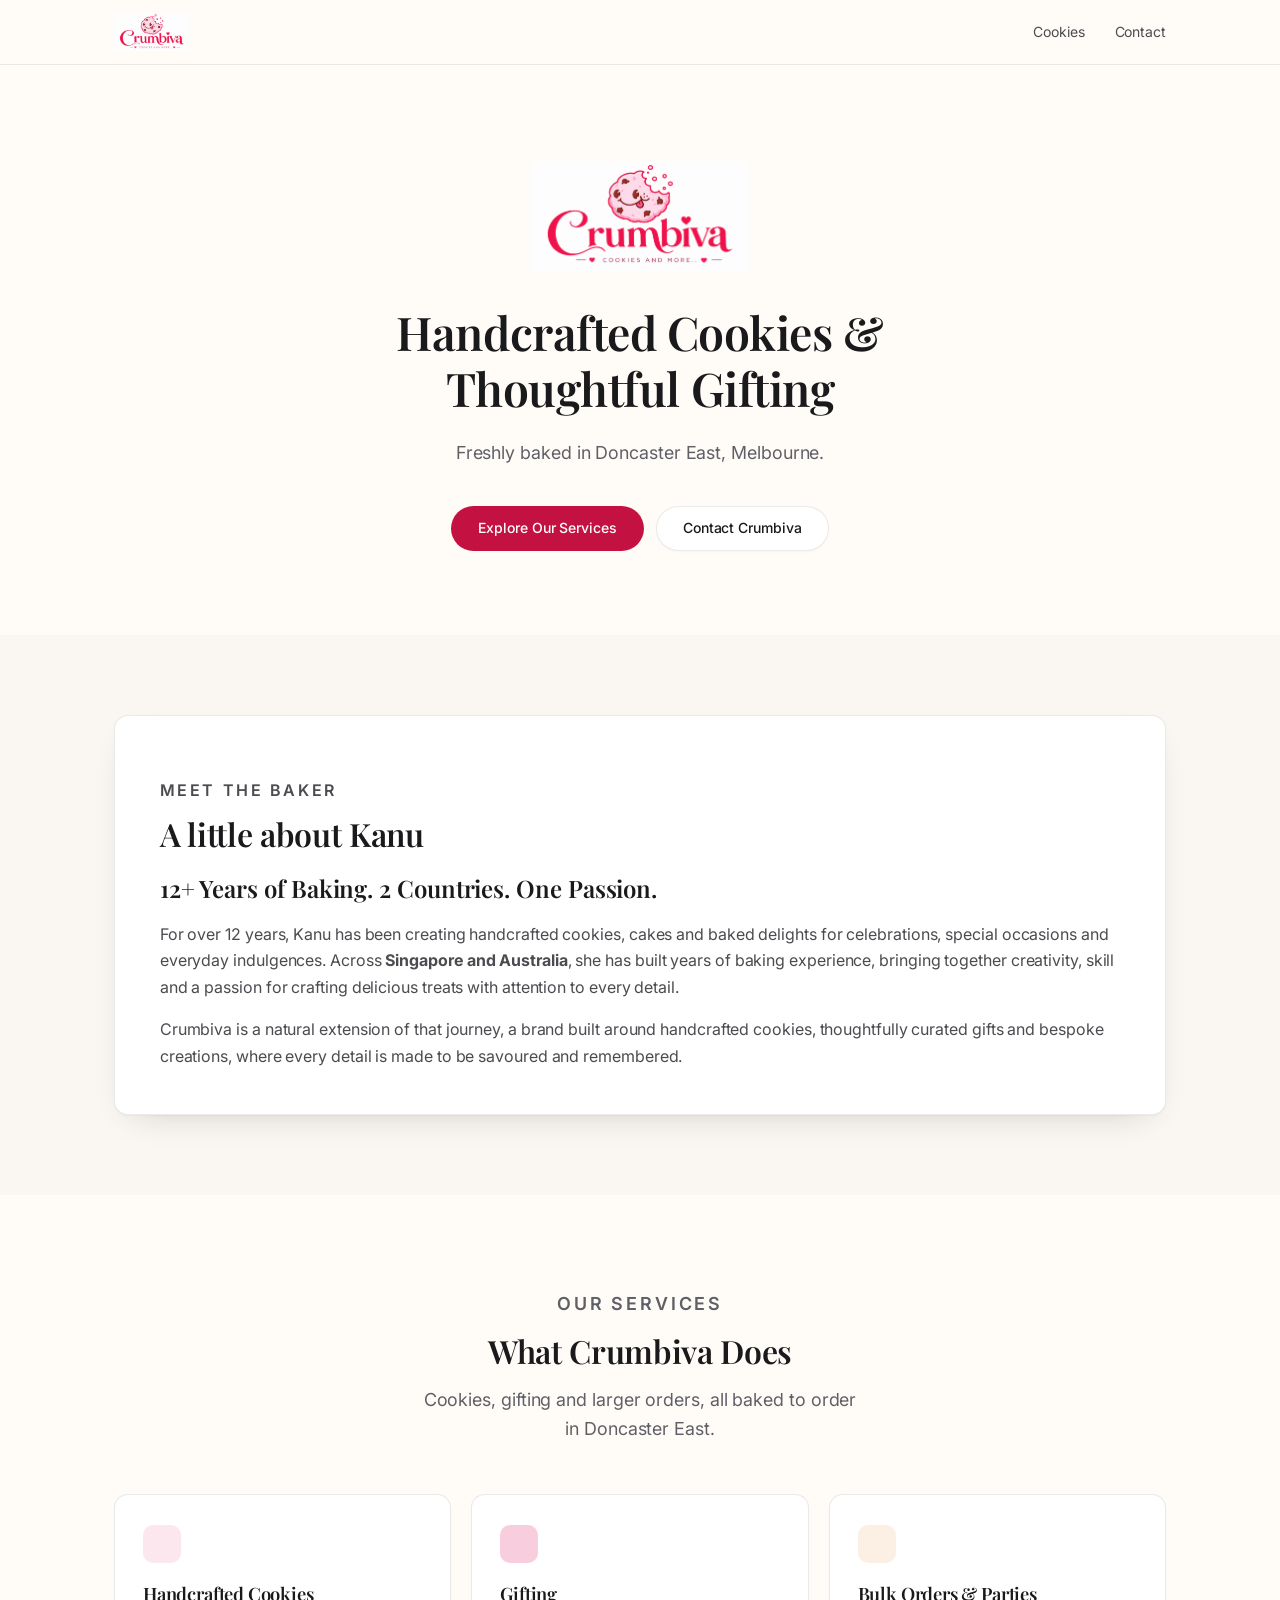
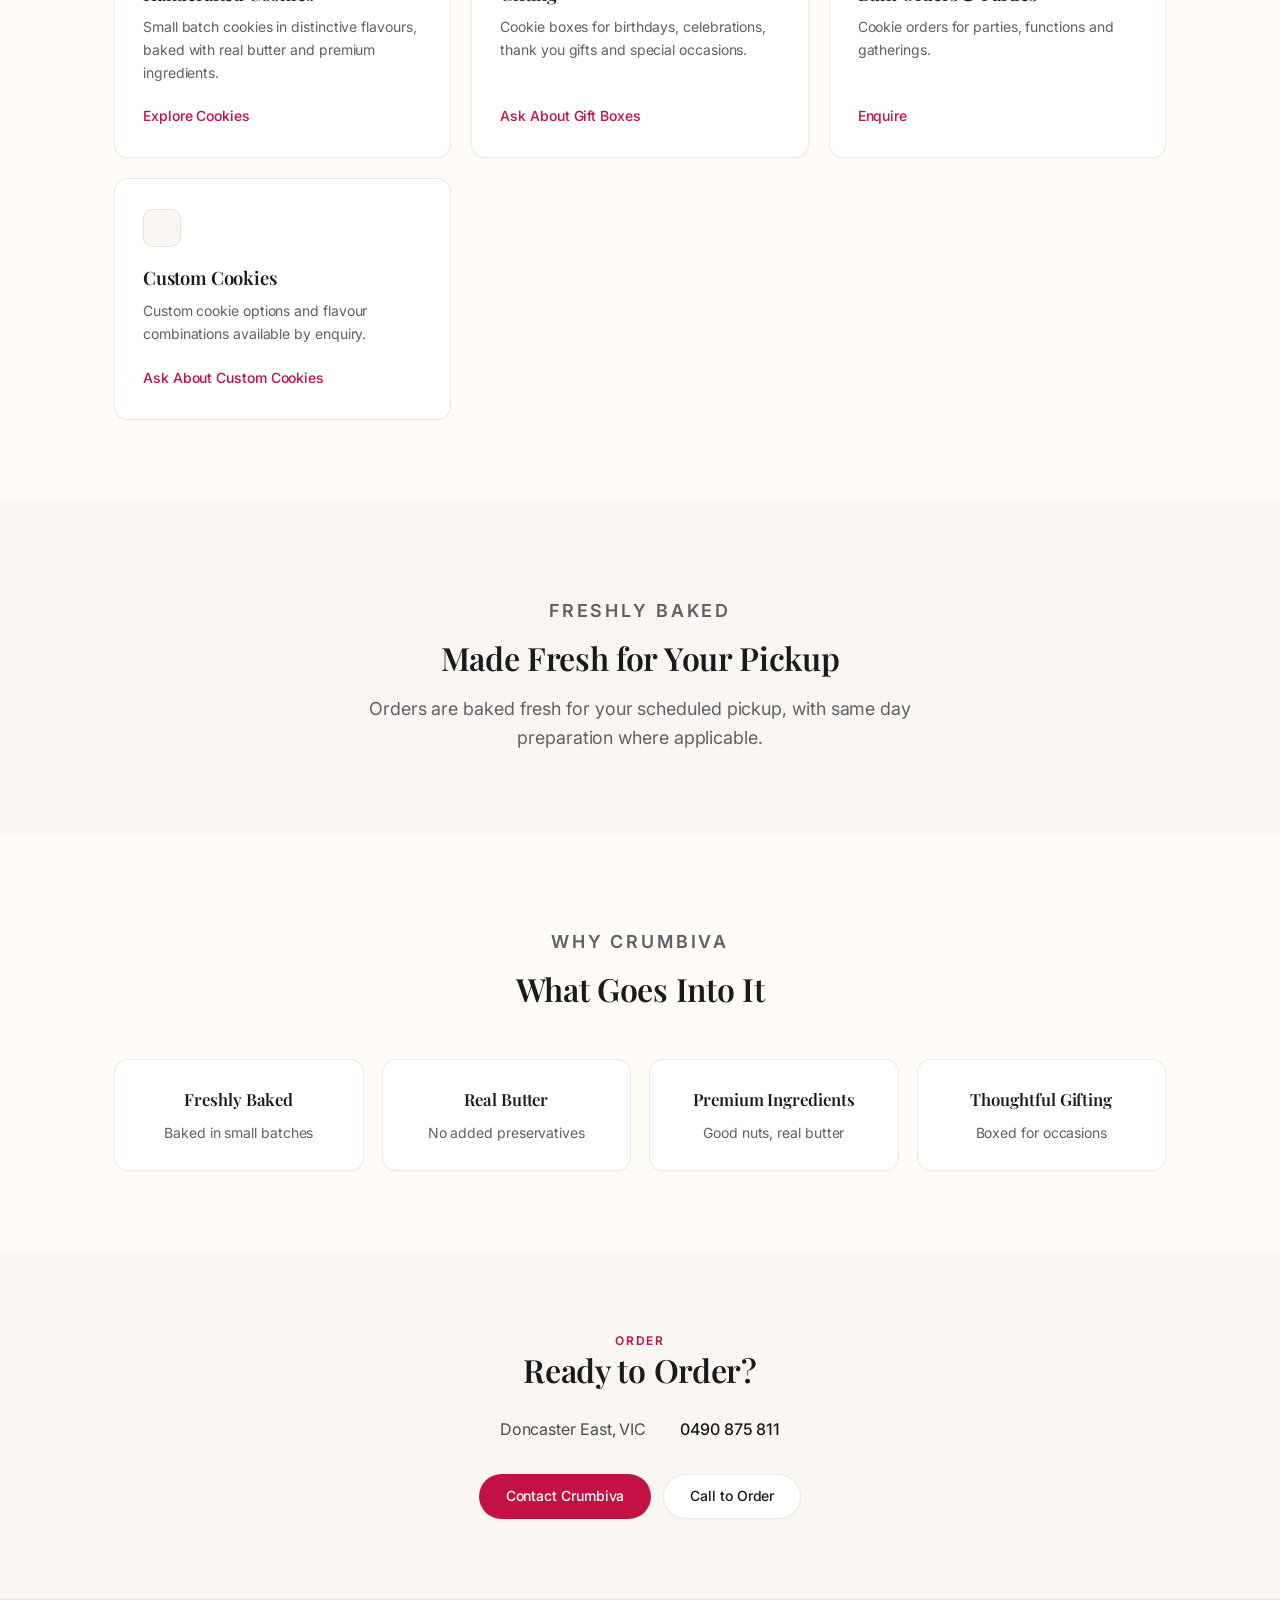
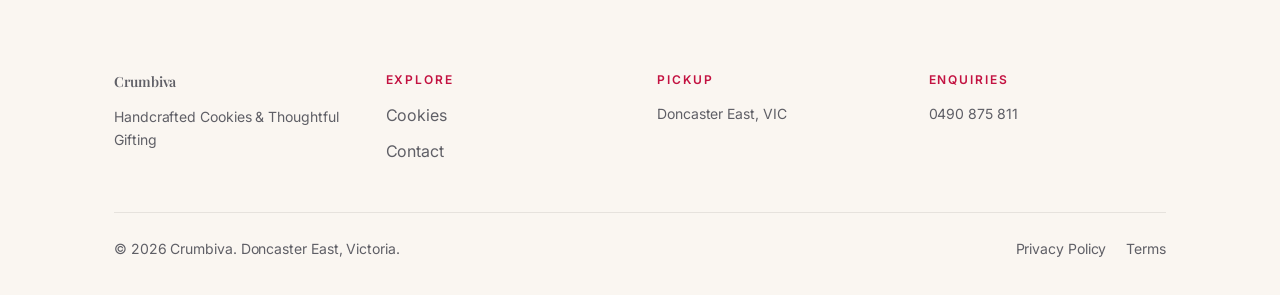
==== commit 457d50fb: "Rename the founder block: Meet the Baker, A little about Kanu" ====
--- a/index.html
+++ b/index.html
@@ -39,8 +39,8 @@
     <div class="wrap">
       <div class="founder">
         <div class="founder-copy">
-          <p class="eyebrow">Our Founder</p>
-          <h2>Meet Kanu</h2>
+          <p class="eyebrow">Meet the Baker</p>
+          <h2>A little about Kanu</h2>
           <p class="headline">12+ Years of Baking. 2 Countries. One Passion.</p>
           <p>For over 12 years, Kanu has been creating handcrafted cookies, cakes and baked delights for celebrations, special occasions and everyday indulgences. Across <strong>Singapore and Australia</strong>, she has built years of baking experience, bringing together creativity, skill and a passion for crafting delicious treats with attention to every detail.</p>
           <p>Crumbiva is a natural extension of that journey, a brand built around handcrafted cookies, thoughtfully curated gifts and bespoke creations, where every detail is made to be savoured and remembered.</p>
